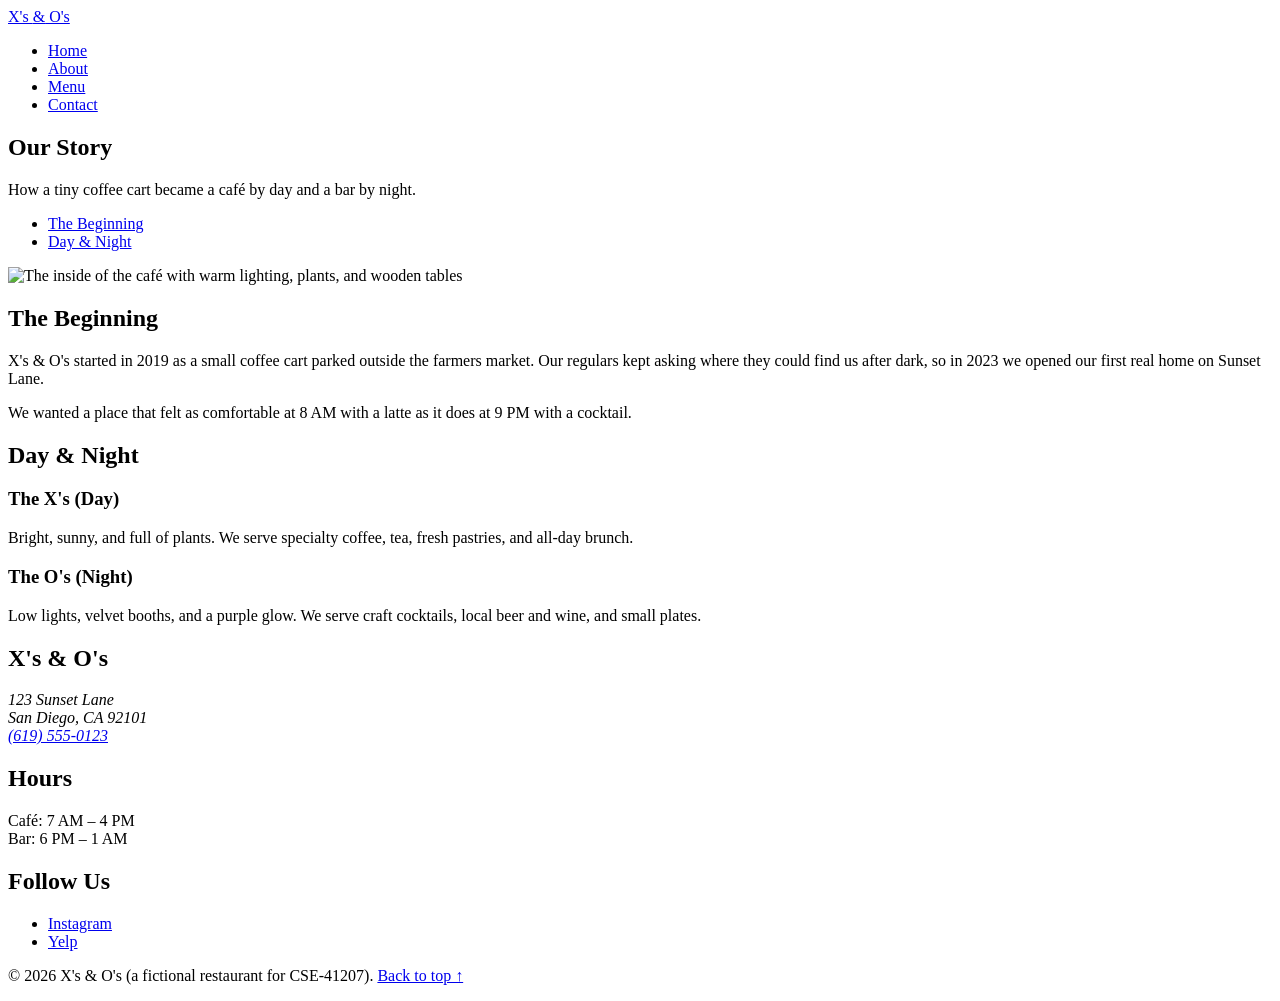
==== about.html @ 7fa16690 "Add files via upload" ====
<!DOCTYPE html>
<html lang="en">
<head>
    <meta charset="UTF-8">
    <meta name="viewport" content="width=device-width, initial-scale=1.0">
    <title>About | X's &amp; O's</title>
    <link rel="preconnect" href="https://fonts.googleapis.com">
    <link href="https://fonts.googleapis.com/css2?family=Playfair+Display:wght@500;700&family=Lato:wght@400;700&display=swap" rel="stylesheet">
    <link rel="stylesheet" href="css/styles.css">
</head>
<body id="top">
        <header class="site-header">
        <a class="logo" href="index.html">X's <span>&amp;</span> O's</a>
        <nav aria-label="Main navigation">
            <ul class="nav-list">
                <li><a href="index.html">Home</a></li>
                <li><a href="about.html" aria-current="page">About</a></li>
                <li><a href="menu.html">Menu</a></li>
                <li><a href="contact.html">Contact</a></li>
            </ul>
        </nav>
    </header>
    <main id="main-content">
        <section class="page-banner">
            <h1>Our Story</h1>
            <p>How a tiny coffee cart became a café by day and a bar by night.</p>
        </section>

        <nav class="page-links" aria-label="On this page">
            <ul>
                <li><a href="#beginning">The Beginning</a></li>
                <li><a href="#day-and-night">Day &amp; Night</a></li>
            </ul>
        </nav>
        
        <section id="beginning" class="split">
            <img src="images/vibe.jpg" alt="The inside of the café with warm lighting, plants, and wooden tables">
            <div>
                <h2>The Beginning</h2>
                <p>
                    X's &amp; O's started in 2019 as a small coffee cart parked
                    outside the farmers market. Our regulars kept asking where they could
                    find us after dark, so in 2023 we opened our first real home on
                    Sunset Lane.
                </p>
                <p>
                    We wanted a place that felt as comfortable at 8 AM with a latte as it
                    does at 9 PM with a cocktail.
                </p>
            </div>
        </section>

        <section id="day-and-night" class="mood-compare">
            <h2>Day &amp; Night</h2>
            <div class="mood-row">
                <article class="mood day">
                    <h3>The X's (Day)</h3>
                    <p>Bright, sunny, and full of plants. We serve specialty coffee, tea, fresh pastries, and all-day brunch.</p>
                </article>
                <article class="mood night">
                    <h3>The O's (Night)</h3>
                    <p>Low lights, velvet booths, and a purple glow. We serve craft cocktails, local beer and wine, and small plates.</p>
                </article>
            </div>
        </section>

    </main>
    
    <footer class="site-footer">
        <div class="footer-col">
            <h2>X's &amp; O's</h2>
            <address>
                123 Sunset Lane<br>
                San Diego, CA 92101<br>
                <a href="tel:+16195550123">(619) 555-0123</a>
            </address>
        </div>
        <div class="footer-col">
            <h2>Hours</h2>
            <p>Café: 7 AM &ndash; 4 PM<br>Bar: 6 PM &ndash; 1 AM</p>
        </div>
        <div class="footer-col">
            <h2>Follow Us</h2>
            <ul class="footer-links">
                <li><a href="https://www.instagram.com" target="_blank" rel="noopener">Instagram</a></li>
                <li><a href="https://www.yelp.com" target="_blank" rel="noopener">Yelp</a></li>
            </ul>
        </div>
        <p class="footer-bottom">
            &copy; 2026 X's &amp; O's (a fictional restaurant for CSE-41207).
            <a href="#top">Back to top &uarr;</a>
        </p>
    </footer>

    

</body>
</html>
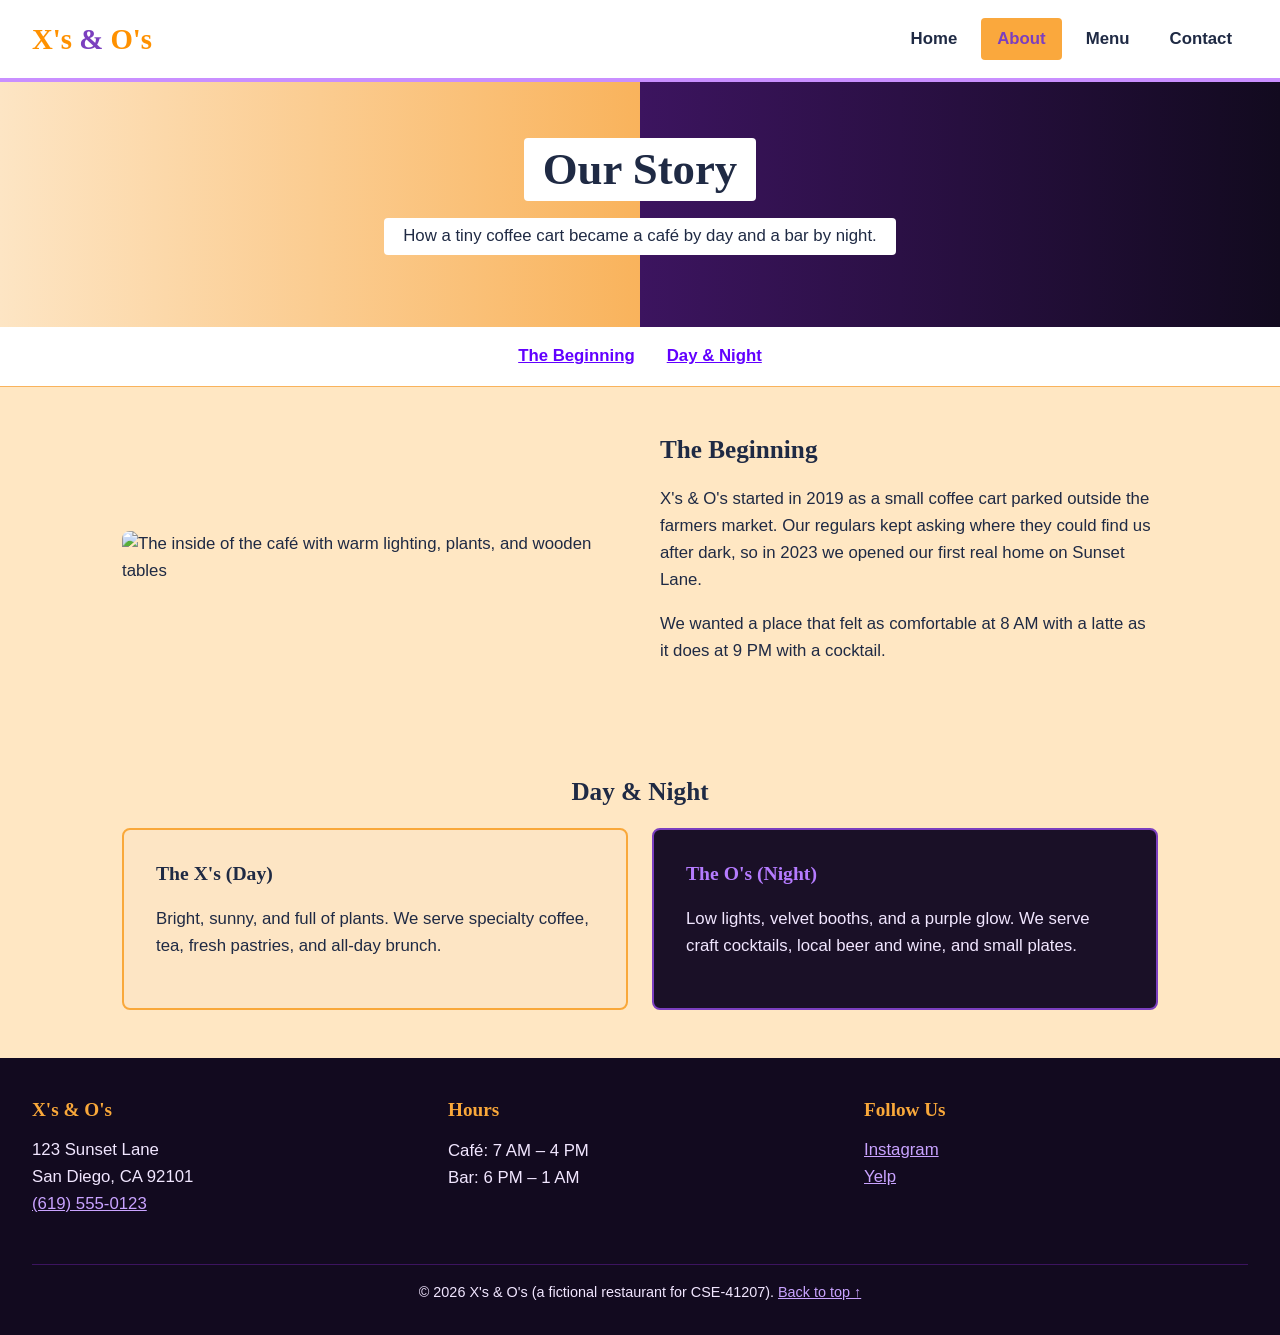
==== commit d3137d66: "Fix HTML formatting and update file structure" ====
--- a/about.html
+++ b/about.html
@@ -6,7 +6,7 @@
     <title>About | X's &amp; O's</title>
     <link rel="preconnect" href="https://fonts.googleapis.com">
     <link href="https://fonts.googleapis.com/css2?family=Playfair+Display:wght@500;700&family=Lato:wght@400;700&display=swap" rel="stylesheet">
-    <link rel="stylesheet" href="css/styles.css">
+    <link rel="stylesheet" href="styles.css">
 </head>
 <body id="top">
         <header class="site-header">
@@ -34,7 +34,7 @@
         </nav>
         
         <section id="beginning" class="split">
-            <img src="images/vibe.jpg" alt="The inside of the café with warm lighting, plants, and wooden tables">
+            <img src="vibe.jpg" alt="The inside of the café with warm lighting, plants, and wooden tables">
             <div>
                 <h2>The Beginning</h2>
                 <p>
@@ -95,4 +95,4 @@
     
 
 </body>
-</html>+</html>
--- a/styles.css
+++ b/styles.css
@@ -0,0 +1,627 @@
+/* ---------- Images ---------- */
+/* =========================================================
+   X's & O's - Main Stylesheet
+   Day (café) colors: light blue, sunny yellow
+   Night (bar) colors: black, deep purple, lilac
+   ========================================================= */
+
+/* ---------- Whole page ---------- */
+* {
+    box-sizing: border-box;
+}
+
+body {
+    margin: 0;
+    font-family: "Lato", Arial, sans-serif;
+    font-size: 1.05rem;
+    line-height: 1.6;
+    color: #1f2a44;
+    background-color: #ffe7c3;
+}
+
+h1, h2, h3 {
+    font-family: "Playfair Display", Georgia, serif;
+    line-height: 1.2;
+    margin-top: 0;
+}
+
+a {
+    color: #6200ff;
+}
+
+a:hover,
+a:focus {
+    color: #e2604f;
+}
+
+/* ---------- Header & navigation ---------- */
+.site-header {
+    display: flex;
+    justify-content: space-between;
+    align-items: center;
+    flex-wrap: wrap;
+    gap: 1rem;
+    padding: 1rem 2rem;
+    background-color: #ffffff;
+    border-bottom: 4px solid #c98fff;
+}
+
+.logo {
+    font-family: "Playfair Display", Georgia, serif;
+    font-size: 1.8rem;
+    font-weight: 600;
+    color: #ff9100;
+    text-decoration: none;
+}
+
+.logo span {
+    color: #7b3fbf;
+}
+
+.nav-list {
+    display: flex;
+    gap: 0.5rem;
+    list-style: none;
+    margin: 0;
+    padding: 0;
+}
+
+.nav-list a {
+    display: block;
+    padding: 0.5rem 1rem;
+    border-radius: 4px;
+    color: #1f2a44;
+    font-weight: 700;
+    text-decoration: none;
+}
+
+.nav-list a:hover,
+.nav-list a:focus {
+    background-color: #d8efff;
+    color: #1f2a44;
+}
+
+/* Highlights the page you are currently on */
+.nav-list a[aria-current="page"] {
+    background-color: #faa83d;
+    color: #7b3fbf;
+}
+img {
+    max-width: 100%;
+    display: block;
+}
+
+/* ---------- Content sections ---------- */
+.intro,
+.highlights,
+.visit {
+    max-width: 1100px;
+    margin: 0 auto;
+    padding: 3rem 2rem;
+    text-align: center;
+}
+
+.intro p {
+    max-width: 700px;
+    margin: 0 auto;
+}
+
+/* ---------- Home: Guest Favorites cards ---------- */
+.card-row {
+    display: flex;
+    gap: 1.5rem;
+    text-align: left;
+}
+
+.card {
+    flex: 1;
+    background-color: #ffffff;
+    border-radius: 8px;
+    overflow: hidden;
+    box-shadow: 0 4px 14px rgba(0, 0, 0, 0.1);
+}
+
+.card img {
+    width: 100%;
+    height: 200px;
+    object-fit: cover;
+}
+
+.card h3,
+.card p {
+    padding: 0 1.25rem;
+}
+
+.card h3 {
+    margin-top: 1rem;
+}
+
+/* The night drink gets the bar colors */
+.card-night {
+    background-color: #1a1027;
+    color: #f1e6ff;
+}
+
+.card-night h3 {
+    color: #b57bff;
+}
+
+/* ---------- Home: Come Say Hi box ---------- */
+.visit {
+    background-color: #ffffff;
+    border-top: 4px solid #f9a83a;
+    border-radius: 8px;
+    margin-bottom: 3rem;
+}
+/* ---------- Home: day / night hero ---------- */
+.hero {
+    display: flex;
+    min-height: 420px;
+}
+
+.hero-half {
+    flex: 1;
+    padding: 4rem 2rem;
+    display: flex;
+    flex-direction: column;
+    justify-content: center;
+    align-items: center;
+    text-align: center;
+}
+
+.hero-half h1,
+.hero-half h2 {
+    font-size: 2.8rem;
+    margin-bottom: 0.5rem;
+}
+
+.hero-time {
+    font-weight: 700;
+    letter-spacing: 0.15em;
+    margin: 0 0 0.5rem;
+}
+
+/* Day side: warm peach to orange */
+.hero-half.day {
+    background: linear-gradient(#fde5c4, #f9b35c);
+    color: #3c145f;
+}
+
+/* Night side: black to deep purple */
+.hero-half.night {
+    background: linear-gradient(#120a1f, #3c145f);
+    color: #fde5c4;
+}
+
+/* ---------- Buttons ---------- */
+.button {
+    display: inline-block;
+    padding: 0.7rem 1.6rem;
+    border-radius: 4px;
+    font-weight: 700;
+    text-decoration: none;
+}
+
+.hero-half.day .button {
+    background-color: #36224a;
+    color: #fde5c4;
+}
+
+.hero-half.night .button {
+    background-color: #fde5c4;
+    color: #120a1f;
+}
+
+.hero-half.day .button:hover,
+.hero-half.night .button:hover {
+    background-color: #f9a83a;
+    color: #120a1f;
+}
+/* ---------- Footer (night colors) ---------- */
+.site-footer {
+    display: flex;
+    flex-wrap: wrap;
+    gap: 2rem;
+    padding: 2.5rem 2rem 1rem;
+    background-color: #120a1f;
+    color: #f1e6ff;
+}
+
+.footer-col {
+    flex: 1;
+    min-width: 200px;
+}
+
+.site-footer h2 {
+    font-size: 1.2rem;
+    color: #f9a83a;
+}
+
+.site-footer a {
+    color: #c9a3ff;
+}
+
+.site-footer a:hover,
+.site-footer a:focus {
+    color: #f9a83a;
+}
+
+address {
+    font-style: normal;
+}
+
+.footer-links {
+    list-style: none;
+    padding: 0;
+    margin: 0;
+}
+
+.footer-bottom {
+    width: 100%;
+    border-top: 1px solid #3c145f;
+    padding-top: 1rem;
+    font-size: 0.9rem;
+    text-align: center;
+}
+
+/* ---------- About: banner ---------- */
+.page-banner {
+    padding: 3.5rem 2rem;
+    text-align: center;
+    background: linear-gradient(90deg, #fde5c4, #f9b35c 50%, #3c145f 50%, #120a1f);
+}
+
+/* Text sits in a white box so it is readable on both colors */
+.page-banner h1,
+.page-banner p {
+    width: fit-content;
+    margin-left: auto;
+    margin-right: auto;
+    background-color: #ffffff;
+    padding: 0.3rem 1.2rem;
+    border-radius: 4px;
+}
+
+.page-banner h1 {
+    font-size: 2.8rem;
+    margin-bottom: 0.75rem;
+}
+
+/* ---------- About: "On this page" links ---------- */
+.page-links ul {
+    display: flex;
+    justify-content: center;
+    flex-wrap: wrap;
+    gap: 2rem;
+    list-style: none;
+    margin: 0;
+    padding: 1rem;
+    background-color: #ffffff;
+    border-bottom: 1px solid #f9b35c;
+}
+
+.page-links a {
+    font-weight: 700;
+}
+
+/* ---------- About: image + text side by side ---------- */
+.split {
+    max-width: 1100px;
+    margin: 0 auto;
+    padding: 3rem 2rem;
+    display: flex;
+    gap: 2.5rem;
+    align-items: center;
+}
+
+.split img,
+.split div {
+    flex: 1;
+    min-width: 0;
+}
+
+.split img {
+    border-radius: 8px;
+}
+
+/* ---------- About: day vs night boxes ---------- */
+.mood-compare {
+    max-width: 1100px;
+    margin: 0 auto;
+    padding: 3rem 2rem;
+    text-align: center;
+}
+
+.mood-row {
+    display: flex;
+    gap: 1.5rem;
+    text-align: left;
+}
+
+.mood {
+    flex: 1;
+    padding: 2rem;
+    border-radius: 8px;
+}
+
+.mood.day {
+    background-color: #fde5c4;
+    border: 2px solid #f9a83a;
+}
+
+.mood.night {
+    background-color: #1a1027;
+    color: #f1e6ff;
+    border: 2px solid #7b3fbf;
+}
+
+.mood.night h3 {
+    color: #b57bff;
+}
+
+/* ---------- Menu page: shared menu styles ---------- */
+.menu-section {
+    padding: 3.5rem 2rem;
+    text-align: center;
+}
+
+.menu-section h2 {
+    font-size: 2.4rem;
+    margin-bottom: 0.25rem;
+}
+
+.menu-hours {
+    font-style: italic;
+    margin-top: 0;
+    margin-bottom: 2.5rem;
+}
+
+.menu-grid {
+    max-width: 1100px;
+    margin: 0 auto;
+    display: flex;
+    gap: 2.5rem;
+    text-align: left;
+}
+
+.menu-category {
+    flex: 1;
+}
+
+.menu-category h3 {
+    font-size: 1.5rem;
+    padding-bottom: 0.5rem;
+    border-bottom: 2px solid #f9a83a;
+}
+
+.menu-list {
+    list-style: none;
+    margin: 0;
+    padding: 0;
+}
+
+.menu-list li {
+    margin-bottom: 1.25rem;
+}
+
+/* Item name on the left, price on the right */
+.item-top {
+    display: flex;
+    justify-content: space-between;
+    align-items: baseline;
+    gap: 1rem;
+}
+
+.item-top h4 {
+    font-size: 1.1rem;
+    margin: 0;
+}
+
+.price {
+    font-weight: 700;
+    margin: 0;
+}
+
+.menu-list li p {
+    margin: 0.25rem 0 0;
+}
+
+/* ---------- Menu page: café (day) colors ---------- */
+.day-menu {
+    background-color: #ffffff;
+}
+
+.day-menu .price {
+    color: #d97f0e;
+}
+
+/* ---------- Menu page: bar (night) colors ---------- */
+.night-menu {
+    background: linear-gradient(#120a1f, #3c145f);
+    color: #f1e6ff;
+}
+
+.night-menu h3 {
+    border-bottom-color: #b57bff;
+}
+
+.night-menu .price {
+    color: #f9a83a;
+}
+
+/* ---------- Menu page: video ---------- */
+.menu-video {
+    padding: 3rem 2rem;
+    text-align: center;
+    background-color: #fde5c4;
+}
+
+.video-row {
+    display: flex;
+    justify-content: center;
+    gap: 2rem;
+}
+
+.video-row figure {
+    margin: 0;
+}
+
+.video-row video {
+    max-width: 100%;
+    max-height: 500px;
+    border-radius: 8px;
+    box-shadow: 0 4px 14px rgba(0, 0, 0, 0.2);
+}
+
+/* ---------- Contact page: two-column layout ---------- */
+.contact-layout {
+    max-width: 1100px;
+    margin: 0 auto;
+    padding: 3rem 2rem;
+    display: flex;
+    gap: 2.5rem;
+    align-items: flex-start;
+}
+
+.form-box {
+    flex: 3;
+    background-color: #ffffff;
+    padding: 2rem;
+    border-radius: 8px;
+    border-top: 4px solid #f9a83a;
+    box-shadow: 0 4px 14px rgba(0, 0, 0, 0.1);
+}
+
+.info-box {
+    flex: 2;
+}
+
+/* ---------- Contact page: form ---------- */
+fieldset {
+    border: 1px solid #f9b35c;
+    border-radius: 8px;
+    padding: 1rem 1.5rem 1.5rem;
+    margin: 0 0 1.5rem;
+}
+
+legend {
+    font-family: "Playfair Display", Georgia, serif;
+    font-size: 1.2rem;
+    font-weight: 700;
+    padding: 0 0.5rem;
+}
+
+label,
+.radio-question {
+    display: block;
+    font-weight: 700;
+    margin: 1rem 0 0.3rem;
+}
+
+input,
+select,
+textarea {
+    width: 100%;
+    padding: 0.6rem;
+    font-family: inherit;
+    font-size: 1rem;
+    border: 1px solid #b9b2a8;
+    border-radius: 4px;
+}
+
+/* Clear outline when a field is selected */
+input:focus,
+select:focus,
+textarea:focus {
+    outline: 3px solid #f9a83a;
+    border-color: #f9a83a;
+}
+
+/* Radio buttons sit next to their labels */
+.radio-group {
+    display: flex;
+    align-items: center;
+    gap: 0.5rem;
+    margin: 0.3rem 0;
+}
+
+.radio-group input {
+    width: auto;
+}
+
+.radio-group label {
+    display: inline;
+    font-weight: 400;
+    margin: 0;
+}
+
+button {
+    padding: 0.8rem 1.8rem;
+    font-family: inherit;
+    font-size: 1rem;
+    font-weight: 700;
+    color: #ffffff;
+    background-color: #1f2a44;
+    border: none;
+    border-radius: 4px;
+    cursor: pointer;
+}
+
+button:hover,
+button:focus {
+    background-color: #f9a83a;
+    color: #120a1f;
+}
+
+/* ---------- Contact page: info + map ---------- */
+.hours-list {
+    list-style: none;
+    padding: 0;
+}
+
+.map iframe {
+    width: 100%;
+    height: 300px;
+    border: 0;
+    border-radius: 8px;
+}
+
+/* =========================================================
+   Responsive: phones and small tablets
+   ========================================================= */
+@media (max-width: 768px) {
+
+    /* Center the logo and let the nav buttons wrap */
+    .site-header {
+        justify-content: center;
+        text-align: center;
+    }
+
+    .nav-list {
+        flex-wrap: wrap;
+        justify-content: center;
+    }
+
+    /* Stack every side-by-side section */
+    .hero,
+    .card-row,
+    .split,
+    .mood-row,
+    .menu-grid,
+    .video-row,
+    .contact-layout {
+        flex-direction: column;
+    }
+
+    /* Smaller headings so they fit */
+    .hero-half h1,
+    .hero-half h2,
+    .page-banner h1 {
+        font-size: 2rem;
+    }
+
+    /* Less padding on small screens */
+    .form-box {
+        padding: 1.25rem;
+    }
+}
